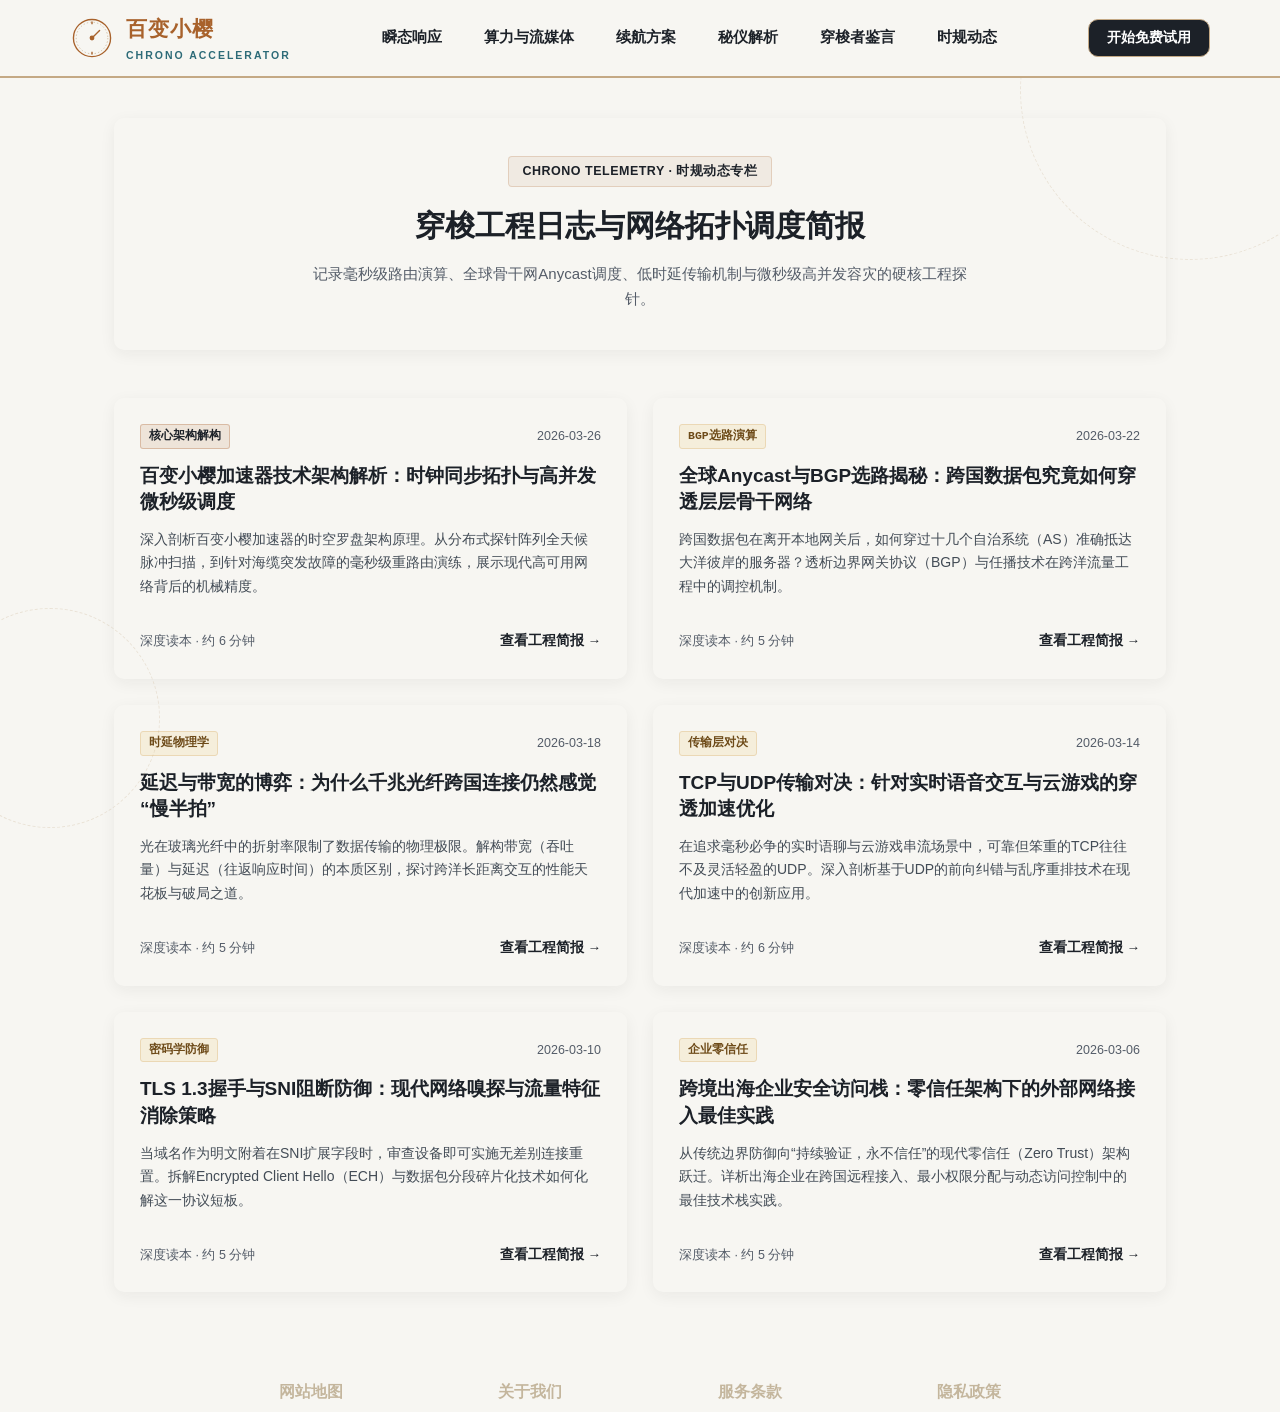
==== dispatch.html @ 0a5eb1ce "feat: initial release of baibianxiaoyin.sbs landing page, SEO articles and sitemaps" ====
<!DOCTYPE html>
<html lang="zh-CN">
<head>
  <meta charset="UTF-8">
  <meta name="viewport" content="width=device-width, initial-scale=1.0">
  <title>时规动态 - 百变小樱加速器穿梭工程与网络拓扑调度简报</title>
  <meta name="description" content="百变小樱加速器时规动态专栏，发布全球BGP Anycast选路调度、跨国传输时延对抗、TCP/UDP协议演化及企业零信任架构深度工程日志。">
  <link rel="stylesheet" href="style.css">
</head>
<body>

  <!-- Rotating Gear Dust Backdrop -->
  <div class="chrono-dust-wrap" aria-hidden="true">
    <div class="c-gear cg1"></div>
    <div class="c-gear cg2"></div>
  </div>

  <!-- Header -->
  <header class="chrono-nav">
    <div class="nav-layout">
      <a href="index.html" class="chrono-logo-anchor" title="百变小樱网络加速器">
        <svg class="chrono-logo-icon" viewBox="0 0 64 64" fill="none">
          <circle cx="32" cy="32" r="27" stroke="#a8622c" stroke-width="2"/>
          <circle cx="32" cy="32" r="23" stroke="#c4a985" stroke-width="1" stroke-dasharray="2 3"/>
          <line x1="32" y1="8" x2="32" y2="12" stroke="#a8622c" stroke-width="2"/>
          <line x1="32" y1="52" x2="32" y2="56" stroke="#a8622c" stroke-width="2"/>
          <line x1="32" y1="32" x2="43" y2="21" stroke="#a8622c" stroke-width="2" stroke-linecap="round"/>
          <circle cx="32" cy="32" r="3.5" fill="#a8622c"/>
        </svg>
        <div class="brand-details">
          <span class="logo-main-text">百变小樱</span>
          <span class="logo-sub-text">CHRONO ACCELERATOR</span>
        </div>
      </a>
      <nav class="chrono-nav-menu">
        <a href="index.html#advantages" class="chrono-nav-item">瞬态响应</a>
        <a href="index.html#streaming" class="chrono-nav-item">算力与流媒体</a>
        <a href="index.html#pricing" class="chrono-nav-item">续航方案</a>
        <a href="index.html#faq" class="chrono-nav-item">秘仪解析</a>
        <a href="index.html#testimonials" class="chrono-nav-item">穿梭者鉴言</a>
        <a href="dispatch.html" class="chrono-nav-item">时规动态</a>
      </nav>
      <a href="https://ww012.twilightaff.com/#/?code=A56DH1Af" target="_blank" rel="nofollow" class="nav-btn-terminal">开始免费试用</a>
    </div>
  </header>

  <main class="dispatch-container">
    <section class="dispatch-header-deck">
      <div class="dispatch-radar-tag">CHRONO TELEMETRY · 时规动态专栏</div>
      <h1>穿梭工程日志与网络拓扑调度简报</h1>
      <p>记录毫秒级路由演算、全球骨干网Anycast调度、低时延传输机制与微秒级高并发容灾的硬核工程探针。</p>
    </section>

    <div class="dispatch-log-grid">
      <!-- Article 1: Brand -->
      <article class="dispatch-card">
        <div class="dispatch-badge-row">
          <span class="dispatch-tech-badge core-badge">核心架构解构</span>
          <span class="dispatch-timestamp">2026-03-26</span>
        </div>
        <h2 class="dispatch-title">
          <a href="sakura-connectivity-benchmark.html">百变小樱加速器技术架构解析：时钟同步拓扑与高并发微秒级调度</a>
        </h2>
        <p class="dispatch-abstract">深入剖析百变小樱加速器的时空罗盘架构原理。从分布式探针阵列全天候脉冲扫描，到针对海缆突发故障的毫秒级重路由演练，展示现代高可用网络背后的机械精度。</p>
        <div class="dispatch-card-foot">
          <span class="dispatch-length">深度读本 · 约 6 分钟</span>
          <a href="sakura-connectivity-benchmark.html" class="dispatch-access-link">查看工程简报 →</a>
        </div>
      </article>

      <!-- Article 2 -->
      <article class="dispatch-card">
        <div class="dispatch-badge-row">
          <span class="dispatch-tech-badge">BGP选路演算</span>
          <span class="dispatch-timestamp">2026-03-22</span>
        </div>
        <h2 class="dispatch-title">
          <a href="global-bgp-anycast-routing.html">全球Anycast与BGP选路揭秘：跨国数据包究竟如何穿透层层骨干网络</a>
        </h2>
        <p class="dispatch-abstract">跨国数据包在离开本地网关后，如何穿过十几个自治系统（AS）准确抵达大洋彼岸的服务器？透析边界网关协议（BGP）与任播技术在跨洋流量工程中的调控机制。</p>
        <div class="dispatch-card-foot">
          <span class="dispatch-length">深度读本 · 约 5 分钟</span>
          <a href="global-bgp-anycast-routing.html" class="dispatch-access-link">查看工程简报 →</a>
        </div>
      </article>

      <!-- Article 3 -->
      <article class="dispatch-card">
        <div class="dispatch-badge-row">
          <span class="dispatch-tech-badge">时延物理学</span>
          <span class="dispatch-timestamp">2026-03-18</span>
        </div>
        <h2 class="dispatch-title">
          <a href="latency-vs-bandwidth-explained.html">延迟与带宽的博弈：为什么千兆光纤跨国连接仍然感觉“慢半拍”</a>
        </h2>
        <p class="dispatch-abstract">光在玻璃光纤中的折射率限制了数据传输的物理极限。解构带宽（吞吐量）与延迟（往返响应时间）的本质区别，探讨跨洋长距离交互的性能天花板与破局之道。</p>
        <div class="dispatch-card-foot">
          <span class="dispatch-length">深度读本 · 约 5 分钟</span>
          <a href="latency-vs-bandwidth-explained.html" class="dispatch-access-link">查看工程简报 →</a>
        </div>
      </article>

      <!-- Article 4 -->
      <article class="dispatch-card">
        <div class="dispatch-badge-row">
          <span class="dispatch-tech-badge">传输层对决</span>
          <span class="dispatch-timestamp">2026-03-14</span>
        </div>
        <h2 class="dispatch-title">
          <a href="tcp-udp-acceleration-comparison.html">TCP与UDP传输对决：针对实时语音交互与云游戏的穿透加速优化</a>
        </h2>
        <p class="dispatch-abstract">在追求毫秒必争的实时语聊与云游戏串流场景中，可靠但笨重的TCP往往不及灵活轻盈的UDP。深入剖析基于UDP的前向纠错与乱序重排技术在现代加速中的创新应用。</p>
        <div class="dispatch-card-foot">
          <span class="dispatch-length">深度读本 · 约 6 分钟</span>
          <a href="tcp-udp-acceleration-comparison.html" class="dispatch-access-link">查看工程简报 →</a>
        </div>
      </article>

      <!-- Article 5 -->
      <article class="dispatch-card">
        <div class="dispatch-badge-row">
          <span class="dispatch-tech-badge">密码学防御</span>
          <span class="dispatch-timestamp">2026-03-10</span>
        </div>
        <h2 class="dispatch-title">
          <a href="tls-sni-fragmentation-guide.html">TLS 1.3握手与SNI阻断防御：现代网络嗅探与流量特征消除策略</a>
        </h2>
        <p class="dispatch-abstract">当域名作为明文附着在SNI扩展字段时，审查设备即可实施无差别连接重置。拆解Encrypted Client Hello（ECH）与数据包分段碎片化技术如何化解这一协议短板。</p>
        <div class="dispatch-card-foot">
          <span class="dispatch-length">深度读本 · 约 5 分钟</span>
          <a href="tls-sni-fragmentation-guide.html" class="dispatch-access-link">查看工程简报 →</a>
        </div>
      </article>

      <!-- Article 6 -->
      <article class="dispatch-card">
        <div class="dispatch-badge-row">
          <span class="dispatch-tech-badge">企业零信任</span>
          <span class="dispatch-timestamp">2026-03-06</span>
        </div>
        <h2 class="dispatch-title">
          <a href="enterprise-remote-security-stack.html">跨境出海企业安全访问栈：零信任架构下的外部网络接入最佳实践</a>
        </h2>
        <p class="dispatch-abstract">从传统边界防御向“持续验证，永不信任”的现代零信任（Zero Trust）架构跃迁。详析出海企业在跨国远程接入、最小权限分配与动态访问控制中的最佳技术栈实践。</p>
        <div class="dispatch-card-foot">
          <span class="dispatch-length">深度读本 · 约 5 分钟</span>
          <a href="enterprise-remote-security-stack.html" class="dispatch-access-link">查看工程简报 →</a>
        </div>
      </article>
    </div>
  </main>

  <!-- Footer -->
  <footer class="dock-footer">
    <div class="dock-content">
      <a href="sitemap.html" class="dock-title-link">网站地图</a>
      <a href="about.html" class="dock-title-link">关于我们</a>
      <a href="terms.html" class="dock-title-link">服务条款</a>
      <a href="privacy.html" class="dock-title-link">隐私政策</a>
    </div>
  </footer>

</body>
</html>
---- style.css ----
/* baibianxiaoyin.sbs - Clockwork Chrono & Celestial Astrolabe Style */
:root {
  --bg-astral: #f7f6f2;
  --bg-deck: #efece4;
  --bg-card-chrono: #ffffff;
  --text-dial: #1c2128;
  --text-sub: #545c68;
  --bronze-primary: #a8622c;
  --bronze-hover: #8c4e1f;
  --brass-gold: #c29547;
  --brass-light: #f5eedb;
  --chrono-cyan: #2d6b78;
  --border-dial: #dcd3c1;
  --border-bronze: #c4a985;
  --shadow-dial: 0 4px 16px rgba(28, 33, 40, 0.06);
  --shadow-elevated: 0 10px 26px rgba(28, 33, 40, 0.09);
  --radius-box: 10px;
}

*, *::before, *::after {
  box-sizing: border-box;
  margin: 0;
  padding: 0;
}

body {
  font-family: -apple-system, BlinkMacSystemFont, "Segoe UI", Roboto, "PingFang SC", "Microsoft YaHei", sans-serif;
  background-color: var(--bg-astral);
  color: var(--text-dial);
  line-height: 1.65;
  font-size: 15px;
  overflow-x: hidden;
}

/* Hyperlinks Base Styling for inline text */
a {
  color: var(--bronze-patina);
  text-decoration: none;
  transition: color 0.2s ease;
}

a:visited {
  color: var(--bronze-patina);
}

/* Button Font Color Visibility Protection against :visited override */
a.nav-btn-terminal,
a.nav-btn-terminal:visited,
a.btn-chrono-prime,
a.btn-chrono-prime:visited,
a.btn-flagship-cell,
a.btn-flagship-cell:visited {
  color: #ffffff !important;
}

a.btn-chrono-gauge,
a.btn-chrono-gauge:visited {
  color: var(--text-dial) !important;
}

a.btn-sub-cell,
a.btn-sub-cell:visited {
  color: var(--bronze-primary) !important;
}

a.nav-btn-terminal:hover,
a.btn-chrono-prime:hover,
a.btn-flagship-cell:hover {
  color: #ffffff !important;
}

a:hover {
  color: #78441d;
  text-decoration: underline;
}

/* Subtle Chrono Cog Rotating Backdrop */
.chrono-dust-wrap {
  position: fixed;
  top: 0;
  left: 0;
  width: 100%;
  height: 100%;
  pointer-events: none;
  z-index: 1;
  overflow: hidden;
}

.c-gear {
  position: absolute;
  border: 1px dashed var(--border-bronze);
  border-radius: 50%;
  opacity: 0.25;
  animation: slowTurn 60s linear infinite;
}

.cg1 { width: 340px; height: 340px; top: -80px; right: -80px; }
.cg2 { width: 220px; height: 220px; bottom: 8%; left: -60px; animation-direction: reverse; }

@keyframes slowTurn {
  from { transform: rotate(0deg); }
  to { transform: rotate(360deg); }
}

html {
  scroll-behavior: smooth;
  scroll-padding-top: 85px;
}

/* Navigation Header */
.chrono-nav {
  position: sticky;
  top: 0;
  background: rgba(247, 246, 242, 0.96);
  backdrop-filter: blur(8px);
  border-bottom: 2px solid var(--border-bronze);
  z-index: 1000;
  padding: 12px 24px;
}

.nav-layout {
  max-width: 1140px;
  margin: 0 auto;
  display: flex;
  align-items: center;
  justify-content: space-between;
  gap: 20px;
}

.chrono-nav-menu {
  display: flex;
  align-items: center;
  gap: 18px;
}

.chrono-nav-item {
  color: var(--text-dial);
  text-decoration: none;
  font-size: 14.5px;
  font-weight: 700;
  padding: 6px 12px;
  border-radius: var(--radius-box);
  transition: all 0.2s ease;
}

.chrono-nav-item:hover {
  color: var(--bronze-primary);
  background: var(--brass-light);
}

.chrono-logo-anchor {
  display: flex;
  align-items: center;
  gap: 12px;
  text-decoration: none;
  color: var(--text-dial);
  flex-shrink: 0;
}

.chrono-logo-icon {
  width: 44px;
  height: 44px;
  flex-shrink: 0;
}

.brand-details {
  display: flex;
  flex-direction: column;
}

.logo-main-text {
  font-size: 21px;
  font-weight: 800;
  letter-spacing: 1px;
  color: var(--bronze-primary);
}

.logo-sub-text {
  font-size: 10.5px;
  color: var(--chrono-cyan);
  font-weight: 600;
  letter-spacing: 2px;
}

.nav-btn-terminal {
  display: inline-flex;
  align-items: center;
  padding: 7px 18px;
  background: var(--text-dial);
  color: #ffffff;
  border-radius: var(--radius-box);
  font-size: 13.5px;
  font-weight: 600;
  text-decoration: none;
  border: 1px solid var(--border-bronze);
  transition: all 0.2s ease;
}

.nav-btn-terminal:hover {
  background: var(--bronze-primary);
  border-color: var(--bronze-primary);
}

/* Hero Section */
.astrolabe-hero {
  position: relative;
  z-index: 2;
  max-width: 1140px;
  margin: 0 auto;
  padding: 52px 24px 60px;
  display: grid;
  grid-template-columns: 1.15fr 0.85fr;
  align-items: center;
  gap: 40px;
}

.hero-chrono-text {
  display: flex;
  flex-direction: column;
  gap: 18px;
}

.status-capsule {
  display: inline-flex;
  align-items: center;
  gap: 8px;
  width: fit-content;
  background: var(--brass-light);
  border: 1px solid var(--border-bronze);
  color: var(--bronze-primary);
  padding: 5px 14px;
  font-size: 12.5px;
  font-weight: 700;
  border-radius: 4px;
}

.status-dot-dial {
  width: 7px;
  height: 7px;
  background: var(--bronze-primary);
  border-radius: 50%;
}

.hero-chrono-heading {
  font-size: 40px;
  font-weight: 900;
  line-height: 1.25;
  color: var(--text-dial);
}

.hero-chrono-heading span {
  color: var(--bronze-primary);
  border-bottom: 2px solid var(--brass-gold);
}

.hero-chrono-paragraph {
  font-size: 16px;
  color: var(--text-sub);
  line-height: 1.7;
}

.chrono-action-bar {
  display: flex;
  flex-wrap: wrap;
  align-items: center;
  gap: 16px;
  margin-top: 10px;
}

.btn-chrono-prime {
  display: inline-flex;
  align-items: center;
  justify-content: center;
  min-height: 48px;
  padding: 12px 28px;
  background: var(--bronze-primary);
  color: #ffffff;
  font-size: 15.5px;
  font-weight: 700;
  border-radius: var(--radius-box);
  text-decoration: none;
  box-shadow: 0 4px 14px rgba(168, 98, 44, 0.28);
  border: 1px solid #7c441a;
  transition: all 0.2s ease;
}

.btn-chrono-prime:hover {
  background: var(--bronze-hover);
  transform: translateY(-2px);
}

.btn-chrono-gauge {
  display: inline-flex;
  align-items: center;
  justify-content: center;
  min-height: 48px;
  padding: 12px 24px;
  background: #ffffff;
  color: var(--text-dial);
  border: 1.5px solid var(--border-bronze);
  font-size: 15px;
  font-weight: 700;
  border-radius: var(--radius-box);
  text-decoration: none;
  transition: all 0.2s ease;
}

.btn-chrono-gauge:hover {
  background: var(--brass-light);
  border-color: var(--bronze-primary);
  color: var(--bronze-primary);
  transform: translateY(-2px);
}

.hero-chrono-display {
  display: flex;
  justify-content: center;
  align-items: center;
}

.chrono-stage-frame {
  position: relative;
  max-width: 440px;
  width: 100%;
  border-radius: var(--radius-box);
  padding: 8px;
  background: linear-gradient(135deg, rgba(255,255,255,0.9), rgba(239,236,228,0.95));
  border: 2px solid var(--border-bronze);
  box-shadow: 0 14px 32px rgba(28, 33, 40, 0.12), 0 0 16px rgba(168, 98, 44, 0.2);
}

.chrono-stage-img {
  width: 100%;
  height: auto;
  border-radius: calc(var(--radius-box) - 3px);
  display: block;
  object-fit: cover;
}

/* Section Common Styling */
.chrono-section {
  position: relative;
  z-index: 2;
  max-width: 1140px;
  margin: 0 auto;
  padding: 54px 24px;
}

.section-dial-header {
  text-align: center;
  max-width: 700px;
  margin: 0 auto 42px;
}

.dial-tag {
  display: inline-block;
  font-size: 11.5px;
  font-weight: 700;
  letter-spacing: 2px;
  color: var(--chrono-cyan);
  text-transform: uppercase;
  margin-bottom: 6px;
}

.dial-title {
  font-size: 30px;
  font-weight: 900;
  color: var(--text-dial);
  margin-bottom: 10px;
}

.dial-desc {
  font-size: 14.5px;
  color: var(--text-sub);
}

/* Advantage Matrix (Random 4) */
.chrono-matrix {
  display: grid;
  grid-template-columns: repeat(4, 1fr);
  gap: 20px;
}

.matrix-card {
  background: var(--bg-card-chrono);
  border: 1px solid var(--border-dial);
  border-radius: var(--radius-box);
  padding: 24px 20px;
  box-shadow: var(--shadow-dial);
  position: relative;
  transition: transform 0.2s ease, border-color 0.2s ease;
  display: flex;
  flex-direction: column;
}

.matrix-card::after {
  content: "";
  position: absolute;
  top: 6px;
  right: 6px;
  width: 5px;
  height: 5px;
  background: var(--brass-gold);
  border-radius: 50%;
}

.matrix-card:hover {
  transform: translateY(-4px);
  border-color: var(--bronze-primary);
  box-shadow: var(--shadow-elevated);
}

.chrono-icon-badge {
  width: 48px;
  height: 48px;
  background: var(--brass-light);
  border: 1px solid var(--border-bronze);
  border-radius: var(--radius-box);
  display: flex;
  align-items: center;
  justify-content: center;
  margin-bottom: 16px;
}

.chrono-icon-badge svg {
  width: 24px;
  height: 24px;
}

.matrix-card h3 {
  font-size: 17px;
  font-weight: 800;
  color: var(--text-dial);
  margin-bottom: 8px;
}

.matrix-card p {
  font-size: 13.5px;
  color: var(--text-sub);
  line-height: 1.6;
}

/* Streaming & AI Matrix (Random 4) */
.streaming-chrono-deck {
  background: var(--bg-deck);
  border-radius: var(--radius-box);
  border: 1px solid var(--border-dial);
  padding: 46px 28px;
}

.stream-matrix {
  display: grid;
  grid-template-columns: repeat(4, 1fr);
  gap: 20px;
}

.stream-node-card {
  background: #ffffff;
  border: 1px solid var(--border-dial);
  border-radius: var(--radius-box);
  padding: 22px 18px;
  display: flex;
  flex-direction: column;
}

.stream-node-card:hover {
  border-color: var(--bronze-primary);
}

.node-chip {
  align-self: flex-start;
  font-size: 11px;
  font-weight: 700;
  color: var(--chrono-cyan);
  background: #e2f0f2;
  padding: 3px 10px;
  border-radius: 3px;
  margin-bottom: 12px;
}

.stream-node-card h3 {
  font-size: 16.5px;
  font-weight: 800;
  margin-bottom: 8px;
}

.stream-node-card p {
  font-size: 13.5px;
  color: var(--text-sub);
  line-height: 1.6;
}

/* Pricing Grid (3 Tiers) */
.chronometer-grid {
  display: grid;
  grid-template-columns: repeat(3, 1fr);
  gap: 24px;
  align-items: stretch;
}

.chrono-plan-cell {
  background: #ffffff;
  border: 1px solid var(--border-dial);
  border-radius: var(--radius-box);
  padding: 32px 24px;
  display: flex;
  flex-direction: column;
  position: relative;
  box-shadow: var(--shadow-dial);
}

.chrono-plan-cell.chronos-flagship {
  border: 2px solid var(--bronze-primary);
  box-shadow: var(--shadow-elevated);
  transform: scale(1.02);
}

.flagship-label {
  position: absolute;
  top: -12px;
  left: 50%;
  transform: translateX(-50%);
  background: var(--bronze-primary);
  color: #ffffff;
  font-size: 11.5px;
  font-weight: 800;
  padding: 3px 14px;
  border-radius: 3px;
  letter-spacing: 0.5px;
}

.plan-title-chrono {
  font-size: 19px;
  font-weight: 800;
  margin-bottom: 6px;
}

.plan-price-chrono {
  font-size: 34px;
  font-weight: 900;
  color: var(--bronze-primary);
  margin-bottom: 4px;
}

.plan-price-chrono sub {
  font-size: 13px;
  color: var(--text-sub);
  font-weight: 500;
}

.plan-desc-chrono {
  font-size: 13px;
  color: var(--text-sub);
  margin-bottom: 20px;
  padding-bottom: 16px;
  border-bottom: 1px dashed var(--border-dial);
}

.spec-list {
  list-style: none;
  margin-bottom: 26px;
  flex-grow: 1;
}

.spec-list li {
  font-size: 13.5px;
  color: var(--text-dial);
  margin-bottom: 9px;
  display: flex;
  align-items: center;
  gap: 8px;
}

.gear-bullet {
  width: 5px;
  height: 5px;
  background: var(--brass-gold);
  border-radius: 1px;
  flex-shrink: 0;
}

.chrono-btn {
  display: flex;
  align-items: center;
  justify-content: center;
  min-height: 46px;
  width: 100%;
  border-radius: var(--radius-box);
  font-size: 14.5px;
  font-weight: 700;
  text-decoration: none;
  transition: all 0.2s ease;
}

.btn-sub-cell {
  background: var(--brass-light);
  color: var(--bronze-primary);
  border: 1px solid var(--border-bronze);
}

.btn-sub-cell:hover {
  background: #ede3cb;
}

.btn-flagship-cell {
  background: var(--bronze-primary);
  color: #ffffff;
}

.btn-flagship-cell:hover {
  background: var(--bronze-hover);
}

/* FAQ (Random 3) */
.chrono-faq-list {
  display: grid;
  grid-template-columns: repeat(3, 1fr);
  gap: 20px;
}

.chrono-faq-item {
  background: #ffffff;
  border: 1px solid var(--border-dial);
  border-radius: var(--radius-box);
  padding: 22px 18px;
}

.chrono-faq-item h3 {
  font-size: 16px;
  font-weight: 800;
  color: var(--text-dial);
  margin-bottom: 8px;
}

.chrono-faq-item p {
  font-size: 13.5px;
  color: var(--text-sub);
  line-height: 1.6;
}

/* Testimonials (Random 3) */
.traveller-grid {
  display: grid;
  grid-template-columns: repeat(3, 1fr);
  gap: 20px;
}

.traveller-card {
  background: #ffffff;
  border: 1px solid var(--border-dial);
  border-radius: var(--radius-box);
  padding: 22px 20px;
  display: flex;
  flex-direction: column;
}

.traveller-quote {
  font-size: 13.5px;
  color: var(--text-dial);
  line-height: 1.7;
  font-style: italic;
  margin-bottom: 14px;
  flex-grow: 1;
}

.traveller-foot {
  display: flex;
  align-items: center;
  gap: 10px;
  border-top: 1px solid #f0ede5;
  padding-top: 10px;
}

.traveller-badge {
  width: 32px;
  height: 32px;
  background: var(--brass-light);
  border: 1px solid var(--border-bronze);
  border-radius: 4px;
  display: flex;
  align-items: center;
  justify-content: center;
  font-weight: 800;
  font-size: 13px;
  color: var(--bronze-primary);
}

.traveller-meta h4 {
  font-size: 13.5px;
  font-weight: 800;
}

.traveller-meta p {
  font-size: 11.5px;
  color: var(--text-sub);
}

/* Footer - Strictly ONLY 4 titles */
.chrono-dock {
  background: #171b21;
  color: #dcd3c1;
  border-top: 2px solid var(--brass-gold);
  padding: 40px 24px 34px;
  margin-top: 50px;
}

.dock-content {
  max-width: 860px;
  margin: 0 auto;
  display: flex;
  justify-content: space-around;
  align-items: center;
  flex-wrap: wrap;
  gap: 18px;
  text-align: center;
}

.dock-title-link {
  color: #c4b69d;
  text-decoration: none;
  font-size: 15.5px;
  font-weight: 700;
  padding: 7px 16px;
  border-radius: 4px;
  transition: all 0.2s ease;
}

.dock-title-link:hover {
  color: #ffffff;
  background: rgba(194, 149, 71, 0.25);
}

/* Subpages General Container */
.chrono-subpage-wrap {
  max-width: 860px;
  margin: 40px auto 60px;
  padding: 0 24px;
}

.chrono-doc-panel {
  background: #ffffff;
  border: 1px solid var(--border-dial);
  border-radius: var(--radius-box);
  padding: 40px 36px;
  box-shadow: var(--shadow-dial);
}

.chrono-doc-title {
  font-size: 28px;
  font-weight: 900;
  color: var(--bronze-primary);
  margin-bottom: 10px;
  padding-bottom: 12px;
  border-bottom: 2px solid var(--brass-light);
}

.chrono-doc-meta {
  font-size: 12.5px;
  color: var(--text-sub);
  margin-bottom: 22px;
}

.chrono-doc-body h2 {
  font-size: 19px;
  font-weight: 800;
  color: var(--text-dial);
  margin: 26px 0 12px;
}

.chrono-doc-body p {
  font-size: 14.5px;
  color: #3b434e;
  line-height: 1.8;
  margin-bottom: 14px;
}

.chrono-doc-body ul {
  margin: 10px 0 18px 22px;
}

.chrono-doc-body li {
  font-size: 14px;
  color: #3b434e;
  margin-bottom: 7px;
  line-height: 1.6;
}

.dock-home-wrap {
  margin-top: 34px;
  padding-top: 18px;
  border-top: 1px dashed var(--border-dial);
}

.dock-home-link {
  color: var(--bronze-primary);
  font-weight: 700;
  text-decoration: none;
}

.dock-home-link:hover {
  text-decoration: underline;
}

/* Responsive Media Queries */
@media (max-width: 992px) {
  .astrolabe-hero {
    grid-template-columns: 1fr;
    text-align: center;
  }
  .hero-chrono-text {
    align-items: center;
  }
  .chrono-action-bar {
    justify-content: center;
  }
  .chrono-matrix, .stream-matrix, .chrono-faq-list {
    grid-template-columns: repeat(2, 1fr);
  }
  .chronometer-grid {
    grid-template-columns: 1fr;
  }
  .chrono-plan-cell.chronos-flagship {
    transform: none;
  }
}

@media (max-width: 768px) {
  .nav-layout {
    flex-direction: column;
    gap: 10px;
    align-items: stretch;
  }
  .chrono-nav-menu {
    display: flex;
    justify-content: flex-start;
    overflow-x: auto;
    white-space: nowrap;
    padding: 6px 0;
    gap: 8px;
    -webkit-overflow-scrolling: touch;
    scrollbar-width: none;
  }
  .chrono-nav-menu::-webkit-scrollbar {
    display: none;
  }
  .chrono-nav-item {
    font-size: 13.5px;
    padding: 6px 10px;
    flex-shrink: 0;
  }
  .nav-btn-terminal {
    width: 100%;
    text-align: center;
    justify-content: center;
  }
  .hero-chrono-heading {
    font-size: 27px;
  }
  .hero-chrono-paragraph {
    font-size: 14.5px;
  }
  .chrono-action-bar {
    flex-direction: column;
    width: 100%;
  }
  .btn-chrono-prime, .btn-chrono-gauge {
    width: 100%;
    min-height: 48px;
  }
  .chrono-matrix, .stream-matrix, .chrono-faq-list, .traveller-grid {
    grid-template-columns: 1fr;
  }
  .streaming-chrono-deck {
    padding: 24px 16px;
  }
  .chrono-doc-panel {
    padding: 24px 18px;
  }
  .dock-content {
    flex-direction: column;
    gap: 12px;
  }
  .dock-title-link {
    width: 100%;
    text-align: center;
  }
}

/* ===================================================
   时规动态 Hub & 穿梭工程排版体系 (baibianxiaoyin.sbs)
   =================================================== */
.dispatch-container {
  max-width: 1100px;
  margin: 40px auto 80px;
  padding: 0 24px;
}

.dispatch-header-deck {
  text-align: center;
  margin-bottom: 48px;
  padding: 38px 24px;
  background: var(--bg-card);
  border: 1px solid var(--border-chrono);
  border-radius: var(--radius-box);
  box-shadow: var(--shadow-dial);
}

.dispatch-radar-tag {
  display: inline-flex;
  align-items: center;
  gap: 8px;
  padding: 4px 14px;
  font-size: 12.5px;
  font-family: -apple-system, BlinkMacSystemFont, "Segoe UI", sans-serif;
  font-weight: 700;
  color: var(--bronze-patina);
  background: rgba(168, 98, 44, 0.08);
  border: 1px solid rgba(168, 98, 44, 0.2);
  border-radius: 4px;
  margin-bottom: 14px;
  letter-spacing: 0.5px;
}

.dispatch-header-deck h1 {
  font-size: 30px;
  font-weight: 700;
  color: var(--text-dial);
  margin-bottom: 12px;
}

.dispatch-header-deck p {
  font-size: 15px;
  color: var(--text-sub);
  max-width: 660px;
  margin: 0 auto;
}

.dispatch-log-grid {
  display: grid;
  grid-template-columns: repeat(2, 1fr);
  gap: 26px;
}

.dispatch-card {
  background: var(--bg-card);
  border: 1px solid var(--border-chrono);
  border-radius: var(--radius-box);
  padding: 26px;
  box-shadow: var(--shadow-dial);
  display: flex;
  flex-direction: column;
  transition: transform 0.2s ease, border-color 0.2s ease;
}

.dispatch-card:hover {
  transform: translateY(-3px);
  border-color: var(--bronze-patina);
  box-shadow: var(--shadow-elevated);
}

.dispatch-badge-row {
  display: flex;
  justify-content: space-between;
  align-items: center;
  margin-bottom: 14px;
}

.dispatch-tech-badge {
  font-size: 11.5px;
  font-family: "Consolas", "Courier New", monospace;
  font-weight: 700;
  padding: 2px 8px;
  background: var(--brass-light);
  color: #6d4a18;
  border-radius: 3px;
  border: 1px solid #ebd8b5;
}

.dispatch-tech-badge.core-badge {
  background: rgba(168, 98, 44, 0.12);
  color: var(--bronze-patina);
  border-color: rgba(168, 98, 44, 0.3);
}

.dispatch-timestamp {
  font-size: 12.5px;
  color: var(--text-sub);
}

.dispatch-title {
  font-size: 19px;
  font-weight: 700;
  line-height: 1.4;
  margin-bottom: 12px;
}

.dispatch-title a {
  color: var(--text-dial);
  text-decoration: none;
}

.dispatch-title a:visited {
  color: var(--text-dial);
}

.dispatch-title a:hover {
  color: var(--bronze-patina);
}

.dispatch-abstract {
  font-size: 14px;
  color: #434c56;
  line-height: 1.68;
  margin-bottom: 18px;
  flex-grow: 1;
}

.dispatch-card-foot {
  display: flex;
  justify-content: space-between;
  align-items: center;
  padding-top: 14px;
  border-top: 1px dashed var(--border-chrono);
  margin-top: auto;
}

.dispatch-length {
  font-size: 12.5px;
  color: var(--text-sub);
}

.dispatch-access-link {
  font-size: 13.5px;
  font-weight: 700;
  color: var(--bronze-patina);
}

.dispatch-access-link:visited {
  color: var(--bronze-patina);
}

/* Article Chrono Inspector Reader */
.chrono-reader-container {
  max-width: 860px;
  margin: 36px auto 72px;
  padding: 0 20px;
}

.chrono-reader-card {
  background: var(--bg-card);
  border: 1px solid var(--border-chrono);
  border-radius: var(--radius-box);
  padding: 42px 38px;
  box-shadow: var(--shadow-elevated);
}

.chrono-path {
  display: flex;
  align-items: center;
  gap: 8px;
  font-size: 13px;
  color: var(--text-sub);
  margin-bottom: 22px;
}

.chrono-path a {
  color: var(--text-sub);
}

.chrono-path a:visited {
  color: var(--text-sub);
}

.chrono-path a:hover {
  color: var(--bronze-patina);
}

.chrono-article-title {
  font-size: 28px;
  font-weight: 700;
  line-height: 1.35;
  color: var(--text-dial);
  margin-bottom: 16px;
}

.chrono-meta-status {
  display: flex;
  align-items: center;
  gap: 16px;
  font-size: 13px;
  color: var(--text-sub);
  padding-bottom: 22px;
  margin-bottom: 30px;
  border-bottom: 1px solid var(--border-chrono);
  flex-wrap: wrap;
}

.chrono-meta-status .log-author {
  font-weight: 700;
  color: var(--bronze-patina);
}

.chrono-content-body {
  font-size: 15.5px;
  line-height: 1.85;
  color: #2b333c;
}

.chrono-content-body h2 {
  font-size: 21px;
  font-weight: 700;
  color: var(--text-dial);
  margin: 36px 0 16px;
  padding-bottom: 8px;
  border-bottom: 2px solid var(--brass-light);
}

.chrono-content-body h3 {
  font-size: 17.5px;
  font-weight: 700;
  color: #3e4854;
  margin: 24px 0 12px;
}

.chrono-content-body p {
  margin-bottom: 18px;
}

.chrono-content-body ul, .chrono-content-body ol {
  margin: 14px 0 22px 26px;
}

.chrono-content-body li {
  margin-bottom: 8px;
  line-height: 1.7;
}

.chrono-content-body blockquote {
  background: var(--bg-astral);
  border-left: 4px solid var(--bronze-patina);
  padding: 16px 20px;
  margin: 24px 0;
  color: #495462;
}

.chrono-content-body .telemetry-card {
  background: #fbf8f4;
  border: 1px solid #dfc7a8;
  border-radius: 6px;
  padding: 18px 22px;
  margin: 26px 0;
}

.chrono-content-body .telemetry-card h4 {
  font-size: 15.5px;
  font-weight: 700;
  color: #7a4f21;
  margin-bottom: 8px;
}

/* Article Chrono Content Body 显色字体超链接 */
.chrono-content-body a,
.chrono-content-body a:visited {
  color: #d96514 !important;
  font-weight: 700 !important;
  text-decoration: underline !important;
  text-decoration-color: #d96514 !important;
  text-underline-offset: 4px !important;
  text-decoration-thickness: 2px !important;
  padding: 1px 5px !important;
  border-radius: 4px !important;
  background: rgba(217, 101, 20, 0.09) !important;
  transition: all 0.2s ease !important;
}

.chrono-content-body a:hover {
  color: #a34608 !important;
  text-decoration-color: #a34608 !important;
  background: rgba(217, 101, 20, 0.18) !important;
}

.chrono-author-badge {
  margin-top: 42px;
  padding-top: 24px;
  border-top: 1px dashed var(--border-chrono);
  display: flex;
  align-items: center;
  gap: 16px;
}

.chrono-avatar-stamp {
  width: 46px;
  height: 46px;
  border-radius: 6px;
  background: var(--bronze-patina);
  color: #fff;
  display: flex;
  align-items: center;
  justify-content: center;
  font-size: 16px;
  font-weight: 700;
  flex-shrink: 0;
}

.chrono-meta-text h4 {
  font-size: 15px;
  font-weight: 700;
  color: var(--text-dial);
  margin-bottom: 3px;
}

.chrono-meta-text p {
  font-size: 12.5px;
  color: var(--text-sub);
  line-height: 1.5;
}

.chrono-tail-action {
  margin-top: 34px;
  display: flex;
  justify-content: space-between;
  align-items: center;
}

@media (max-width: 768px) {
  .dispatch-log-grid {
    grid-template-columns: 1fr;
  }
  .chrono-reader-card {
    padding: 26px 18px;
  }
  .chrono-article-title {
    font-size: 23px;
  }
}
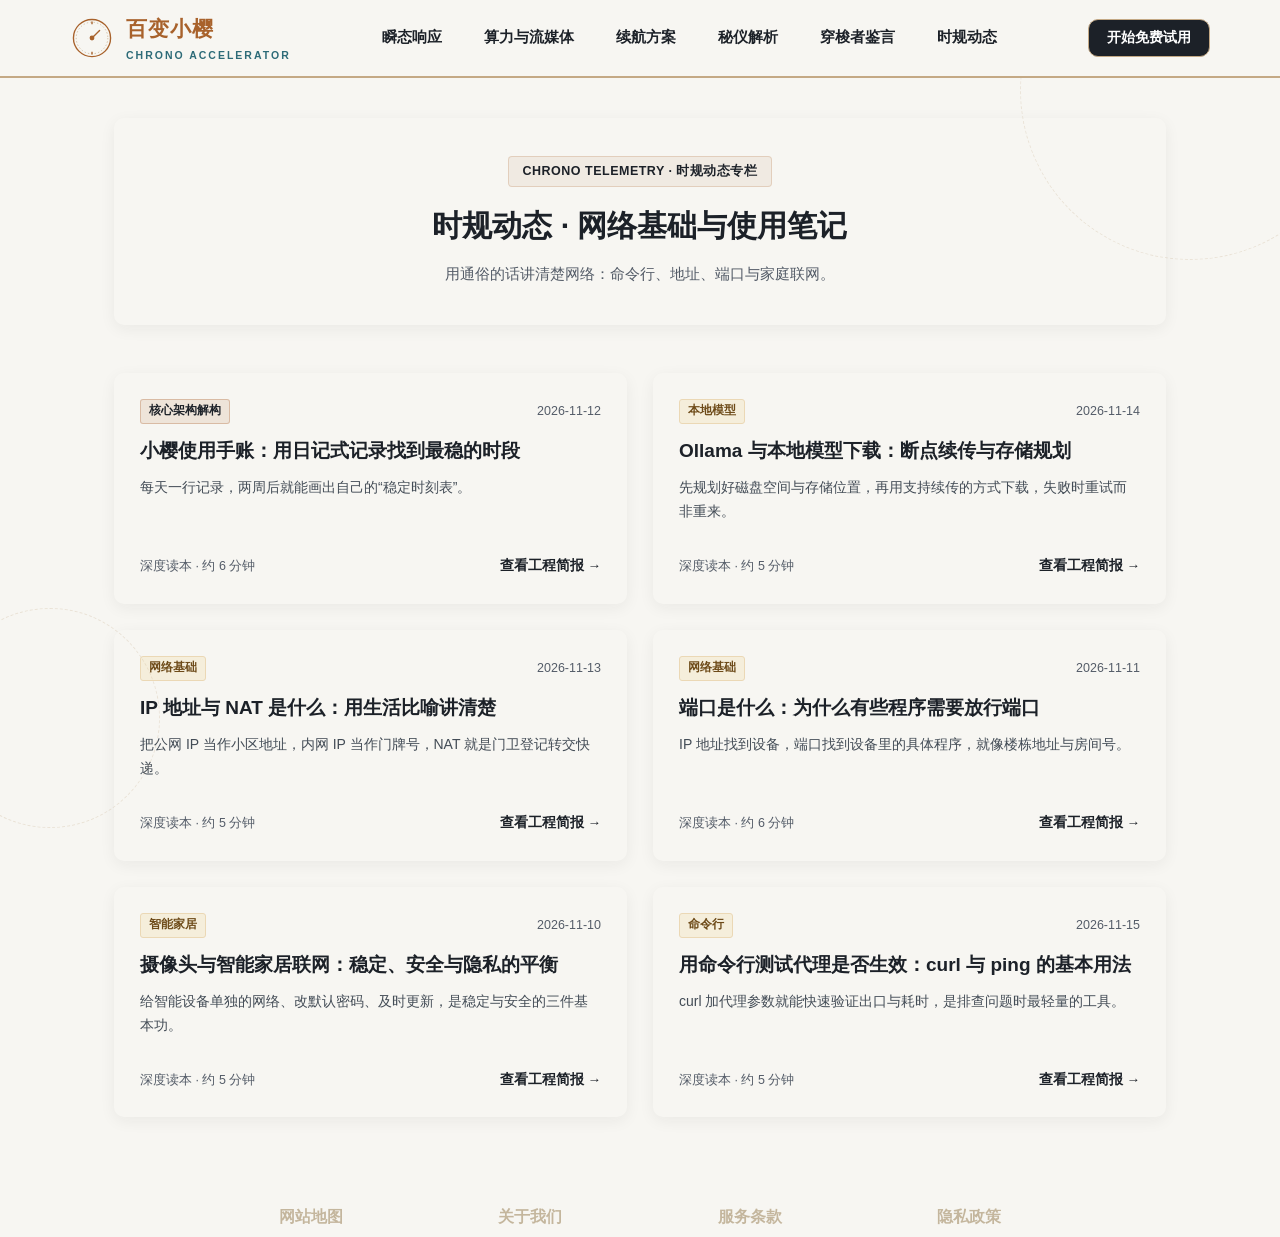
==== commit c4024817: "Update blog hyperlinks to dajichang.mom" ====
--- a/dispatch.html
+++ b/dispatch.html
@@ -3,8 +3,8 @@
 <head>
   <meta charset="UTF-8">
   <meta name="viewport" content="width=device-width, initial-scale=1.0">
-  <title>时规动态 - 百变小樱加速器穿梭工程与网络拓扑调度简报</title>
-  <meta name="description" content="百变小樱加速器时规动态专栏，发布全球BGP Anycast选路调度、跨国传输时延对抗、TCP/UDP协议演化及企业零信任架构深度工程日志。">
+  <title>时规动态：命令行、网络基础与智能家居指南 - 百变小樱</title>
+  <meta name="description" content="百变小樱时规动态：curl 测试代理、本地模型下载、IP 与 NAT、使用手账、端口概念与智能家居联网。">
   <link rel="stylesheet" href="style.css">
 </head>
 <body>
@@ -47,8 +47,8 @@
   <main class="dispatch-container">
     <section class="dispatch-header-deck">
       <div class="dispatch-radar-tag">CHRONO TELEMETRY · 时规动态专栏</div>
-      <h1>穿梭工程日志与网络拓扑调度简报</h1>
-      <p>记录毫秒级路由演算、全球骨干网Anycast调度、低时延传输机制与微秒级高并发容灾的硬核工程探针。</p>
+      <h1>时规动态 · 网络基础与使用笔记</h1>
+      <p>用通俗的话讲清楚网络：命令行、地址、端口与家庭联网。</p>
     </section>
 
     <div class="dispatch-log-grid">
@@ -56,12 +56,12 @@
       <article class="dispatch-card">
         <div class="dispatch-badge-row">
           <span class="dispatch-tech-badge core-badge">核心架构解构</span>
-          <span class="dispatch-timestamp">2026-03-26</span>
+          <span class="dispatch-timestamp">2026-11-12</span>
         </div>
         <h2 class="dispatch-title">
-          <a href="sakura-connectivity-benchmark.html">百变小樱加速器技术架构解析：时钟同步拓扑与高并发微秒级调度</a>
+          <a href="sakura-connectivity-benchmark.html">小樱使用手账：用日记式记录找到最稳的时段</a>
         </h2>
-        <p class="dispatch-abstract">深入剖析百变小樱加速器的时空罗盘架构原理。从分布式探针阵列全天候脉冲扫描，到针对海缆突发故障的毫秒级重路由演练，展示现代高可用网络背后的机械精度。</p>
+        <p class="dispatch-abstract">每天一行记录，两周后就能画出自己的“稳定时刻表”。</p>
         <div class="dispatch-card-foot">
           <span class="dispatch-length">深度读本 · 约 6 分钟</span>
           <a href="sakura-connectivity-benchmark.html" class="dispatch-access-link">查看工程简报 →</a>
@@ -71,13 +71,13 @@
       <!-- Article 2 -->
       <article class="dispatch-card">
         <div class="dispatch-badge-row">
-          <span class="dispatch-tech-badge">BGP选路演算</span>
-          <span class="dispatch-timestamp">2026-03-22</span>
+          <span class="dispatch-tech-badge">本地模型</span>
+          <span class="dispatch-timestamp">2026-11-14</span>
         </div>
         <h2 class="dispatch-title">
-          <a href="global-bgp-anycast-routing.html">全球Anycast与BGP选路揭秘：跨国数据包究竟如何穿透层层骨干网络</a>
+          <a href="global-bgp-anycast-routing.html">Ollama 与本地模型下载：断点续传与存储规划</a>
         </h2>
-        <p class="dispatch-abstract">跨国数据包在离开本地网关后，如何穿过十几个自治系统（AS）准确抵达大洋彼岸的服务器？透析边界网关协议（BGP）与任播技术在跨洋流量工程中的调控机制。</p>
+        <p class="dispatch-abstract">先规划好磁盘空间与存储位置，再用支持续传的方式下载，失败时重试而非重来。</p>
         <div class="dispatch-card-foot">
           <span class="dispatch-length">深度读本 · 约 5 分钟</span>
           <a href="global-bgp-anycast-routing.html" class="dispatch-access-link">查看工程简报 →</a>
@@ -87,13 +87,13 @@
       <!-- Article 3 -->
       <article class="dispatch-card">
         <div class="dispatch-badge-row">
-          <span class="dispatch-tech-badge">时延物理学</span>
-          <span class="dispatch-timestamp">2026-03-18</span>
+          <span class="dispatch-tech-badge">网络基础</span>
+          <span class="dispatch-timestamp">2026-11-13</span>
         </div>
         <h2 class="dispatch-title">
-          <a href="latency-vs-bandwidth-explained.html">延迟与带宽的博弈：为什么千兆光纤跨国连接仍然感觉“慢半拍”</a>
+          <a href="latency-vs-bandwidth-explained.html">IP 地址与 NAT 是什么：用生活比喻讲清楚</a>
         </h2>
-        <p class="dispatch-abstract">光在玻璃光纤中的折射率限制了数据传输的物理极限。解构带宽（吞吐量）与延迟（往返响应时间）的本质区别，探讨跨洋长距离交互的性能天花板与破局之道。</p>
+        <p class="dispatch-abstract">把公网 IP 当作小区地址，内网 IP 当作门牌号，NAT 就是门卫登记转交快递。</p>
         <div class="dispatch-card-foot">
           <span class="dispatch-length">深度读本 · 约 5 分钟</span>
           <a href="latency-vs-bandwidth-explained.html" class="dispatch-access-link">查看工程简报 →</a>
@@ -103,13 +103,13 @@
       <!-- Article 4 -->
       <article class="dispatch-card">
         <div class="dispatch-badge-row">
-          <span class="dispatch-tech-badge">传输层对决</span>
-          <span class="dispatch-timestamp">2026-03-14</span>
+          <span class="dispatch-tech-badge">网络基础</span>
+          <span class="dispatch-timestamp">2026-11-11</span>
         </div>
         <h2 class="dispatch-title">
-          <a href="tcp-udp-acceleration-comparison.html">TCP与UDP传输对决：针对实时语音交互与云游戏的穿透加速优化</a>
+          <a href="tcp-udp-acceleration-comparison.html">端口是什么：为什么有些程序需要放行端口</a>
         </h2>
-        <p class="dispatch-abstract">在追求毫秒必争的实时语聊与云游戏串流场景中，可靠但笨重的TCP往往不及灵活轻盈的UDP。深入剖析基于UDP的前向纠错与乱序重排技术在现代加速中的创新应用。</p>
+        <p class="dispatch-abstract">IP 地址找到设备，端口找到设备里的具体程序，就像楼栋地址与房间号。</p>
         <div class="dispatch-card-foot">
           <span class="dispatch-length">深度读本 · 约 6 分钟</span>
           <a href="tcp-udp-acceleration-comparison.html" class="dispatch-access-link">查看工程简报 →</a>
@@ -119,13 +119,13 @@
       <!-- Article 5 -->
       <article class="dispatch-card">
         <div class="dispatch-badge-row">
-          <span class="dispatch-tech-badge">密码学防御</span>
-          <span class="dispatch-timestamp">2026-03-10</span>
+          <span class="dispatch-tech-badge">智能家居</span>
+          <span class="dispatch-timestamp">2026-11-10</span>
         </div>
         <h2 class="dispatch-title">
-          <a href="tls-sni-fragmentation-guide.html">TLS 1.3握手与SNI阻断防御：现代网络嗅探与流量特征消除策略</a>
+          <a href="tls-sni-fragmentation-guide.html">摄像头与智能家居联网：稳定、安全与隐私的平衡</a>
         </h2>
-        <p class="dispatch-abstract">当域名作为明文附着在SNI扩展字段时，审查设备即可实施无差别连接重置。拆解Encrypted Client Hello（ECH）与数据包分段碎片化技术如何化解这一协议短板。</p>
+        <p class="dispatch-abstract">给智能设备单独的网络、改默认密码、及时更新，是稳定与安全的三件基本功。</p>
         <div class="dispatch-card-foot">
           <span class="dispatch-length">深度读本 · 约 5 分钟</span>
           <a href="tls-sni-fragmentation-guide.html" class="dispatch-access-link">查看工程简报 →</a>
@@ -135,13 +135,13 @@
       <!-- Article 6 -->
       <article class="dispatch-card">
         <div class="dispatch-badge-row">
-          <span class="dispatch-tech-badge">企业零信任</span>
-          <span class="dispatch-timestamp">2026-03-06</span>
+          <span class="dispatch-tech-badge">命令行</span>
+          <span class="dispatch-timestamp">2026-11-15</span>
         </div>
         <h2 class="dispatch-title">
-          <a href="enterprise-remote-security-stack.html">跨境出海企业安全访问栈：零信任架构下的外部网络接入最佳实践</a>
+          <a href="enterprise-remote-security-stack.html">用命令行测试代理是否生效：curl 与 ping 的基本用法</a>
         </h2>
-        <p class="dispatch-abstract">从传统边界防御向“持续验证，永不信任”的现代零信任（Zero Trust）架构跃迁。详析出海企业在跨国远程接入、最小权限分配与动态访问控制中的最佳技术栈实践。</p>
+        <p class="dispatch-abstract">curl 加代理参数就能快速验证出口与耗时，是排查问题时最轻量的工具。</p>
         <div class="dispatch-card-foot">
           <span class="dispatch-length">深度读本 · 约 5 分钟</span>
           <a href="enterprise-remote-security-stack.html" class="dispatch-access-link">查看工程简报 →</a>
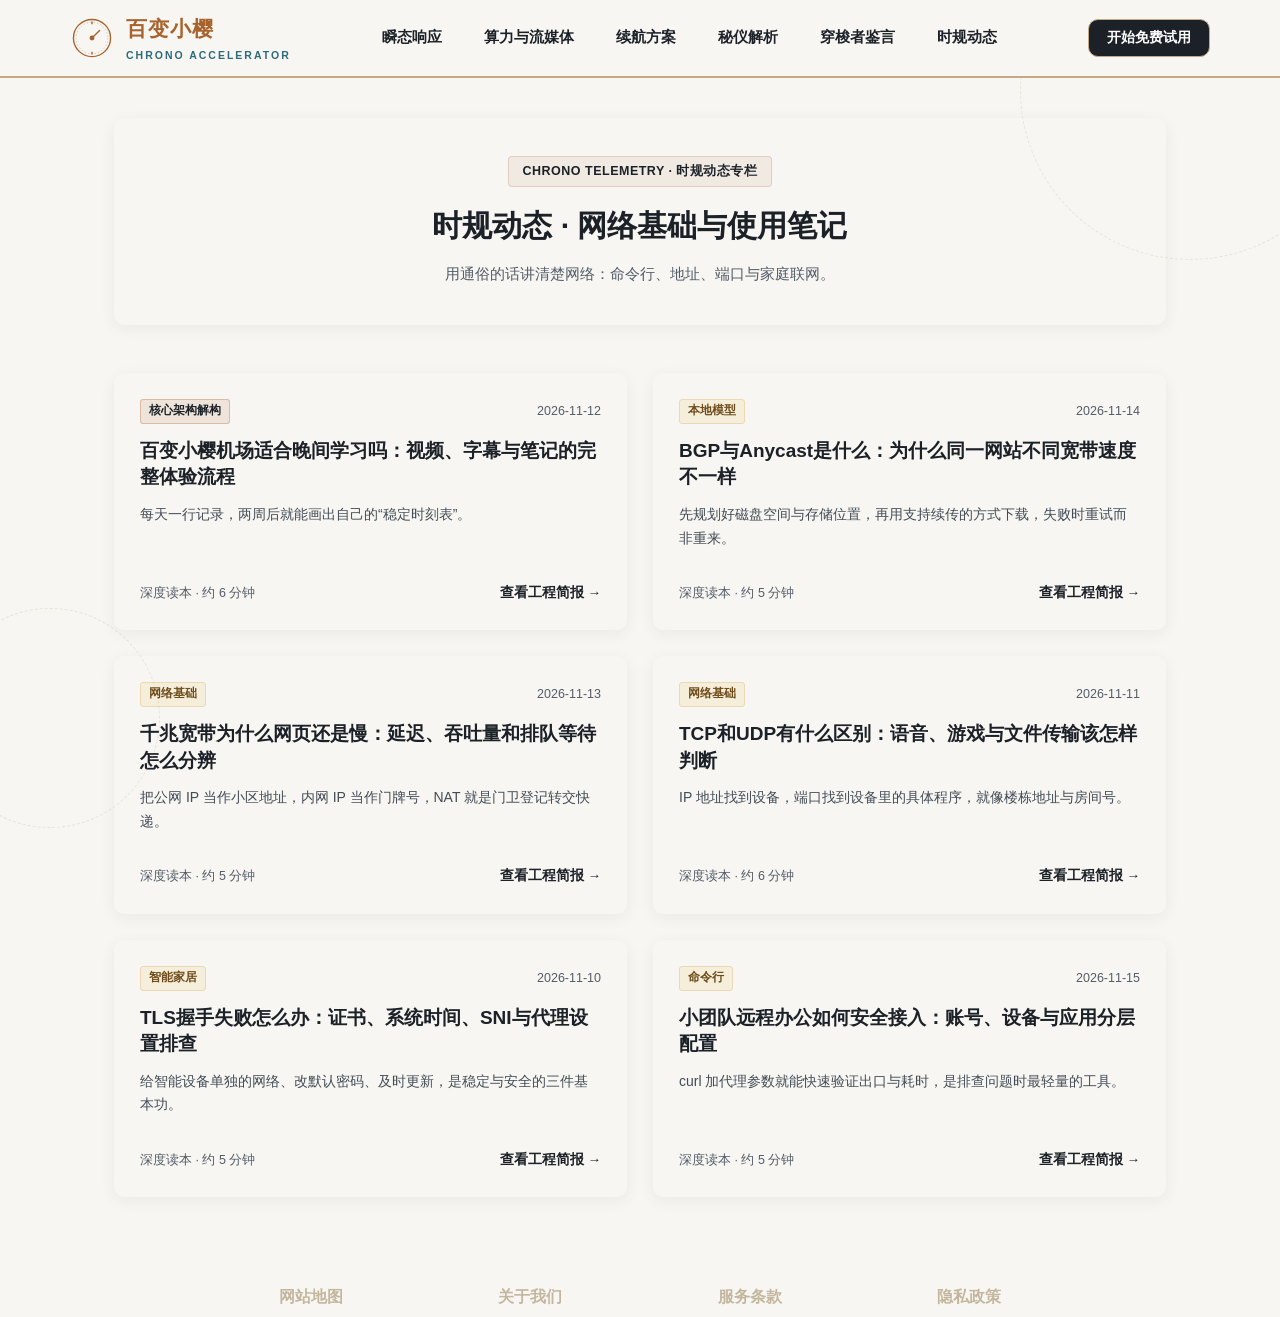
==== commit 23e2483d: "Restore detailed guides and clarify airport homepage introductions" ====
--- a/dispatch.html
+++ b/dispatch.html
@@ -1,164 +1,154 @@
 <!DOCTYPE html>
+
 <html lang="zh-CN">
 <head>
-  <meta charset="UTF-8">
-  <meta name="viewport" content="width=device-width, initial-scale=1.0">
-  <title>时规动态：命令行、网络基础与智能家居指南 - 百变小樱</title>
-  <meta name="description" content="百变小樱时规动态：curl 测试代理、本地模型下载、IP 与 NAT、使用手账、端口概念与智能家居联网。">
-  <link rel="stylesheet" href="style.css">
+<meta charset="utf-8"/>
+<meta content="width=device-width, initial-scale=1.0" name="viewport"/>
+<title>时规动态：命令行、网络基础与智能家居指南 - 百变小樱</title>
+<meta content="百变小樱时规动态：curl 测试代理、本地模型下载、IP 与 NAT、使用手账、端口概念与智能家居联网。" name="description"/>
+<link href="style.css" rel="stylesheet"/>
 </head>
 <body>
-
-  <!-- Rotating Gear Dust Backdrop -->
-  <div class="chrono-dust-wrap" aria-hidden="true">
-    <div class="c-gear cg1"></div>
-    <div class="c-gear cg2"></div>
-  </div>
-
-  <!-- Header -->
-  <header class="chrono-nav">
-    <div class="nav-layout">
-      <a href="index.html" class="chrono-logo-anchor" title="百变小樱网络加速器">
-        <svg class="chrono-logo-icon" viewBox="0 0 64 64" fill="none">
-          <circle cx="32" cy="32" r="27" stroke="#a8622c" stroke-width="2"/>
-          <circle cx="32" cy="32" r="23" stroke="#c4a985" stroke-width="1" stroke-dasharray="2 3"/>
-          <line x1="32" y1="8" x2="32" y2="12" stroke="#a8622c" stroke-width="2"/>
-          <line x1="32" y1="52" x2="32" y2="56" stroke="#a8622c" stroke-width="2"/>
-          <line x1="32" y1="32" x2="43" y2="21" stroke="#a8622c" stroke-width="2" stroke-linecap="round"/>
-          <circle cx="32" cy="32" r="3.5" fill="#a8622c"/>
-        </svg>
-        <div class="brand-details">
-          <span class="logo-main-text">百变小樱</span>
-          <span class="logo-sub-text">CHRONO ACCELERATOR</span>
-        </div>
-      </a>
-      <nav class="chrono-nav-menu">
-        <a href="index.html#advantages" class="chrono-nav-item">瞬态响应</a>
-        <a href="index.html#streaming" class="chrono-nav-item">算力与流媒体</a>
-        <a href="index.html#pricing" class="chrono-nav-item">续航方案</a>
-        <a href="index.html#faq" class="chrono-nav-item">秘仪解析</a>
-        <a href="index.html#testimonials" class="chrono-nav-item">穿梭者鉴言</a>
-        <a href="dispatch.html" class="chrono-nav-item">时规动态</a>
-      </nav>
-      <a href="https://ww012.twilightaff.com/#/?code=A56DH1Af" target="_blank" rel="nofollow" class="nav-btn-terminal">开始免费试用</a>
-    </div>
-  </header>
-
-  <main class="dispatch-container">
-    <section class="dispatch-header-deck">
-      <div class="dispatch-radar-tag">CHRONO TELEMETRY · 时规动态专栏</div>
-      <h1>时规动态 · 网络基础与使用笔记</h1>
-      <p>用通俗的话讲清楚网络：命令行、地址、端口与家庭联网。</p>
-    </section>
-
-    <div class="dispatch-log-grid">
-      <!-- Article 1: Brand -->
-      <article class="dispatch-card">
-        <div class="dispatch-badge-row">
-          <span class="dispatch-tech-badge core-badge">核心架构解构</span>
-          <span class="dispatch-timestamp">2026-11-12</span>
-        </div>
-        <h2 class="dispatch-title">
-          <a href="sakura-connectivity-benchmark.html">小樱使用手账：用日记式记录找到最稳的时段</a>
-        </h2>
-        <p class="dispatch-abstract">每天一行记录，两周后就能画出自己的“稳定时刻表”。</p>
-        <div class="dispatch-card-foot">
-          <span class="dispatch-length">深度读本 · 约 6 分钟</span>
-          <a href="sakura-connectivity-benchmark.html" class="dispatch-access-link">查看工程简报 →</a>
-        </div>
-      </article>
-
-      <!-- Article 2 -->
-      <article class="dispatch-card">
-        <div class="dispatch-badge-row">
-          <span class="dispatch-tech-badge">本地模型</span>
-          <span class="dispatch-timestamp">2026-11-14</span>
-        </div>
-        <h2 class="dispatch-title">
-          <a href="global-bgp-anycast-routing.html">Ollama 与本地模型下载：断点续传与存储规划</a>
-        </h2>
-        <p class="dispatch-abstract">先规划好磁盘空间与存储位置，再用支持续传的方式下载，失败时重试而非重来。</p>
-        <div class="dispatch-card-foot">
-          <span class="dispatch-length">深度读本 · 约 5 分钟</span>
-          <a href="global-bgp-anycast-routing.html" class="dispatch-access-link">查看工程简报 →</a>
-        </div>
-      </article>
-
-      <!-- Article 3 -->
-      <article class="dispatch-card">
-        <div class="dispatch-badge-row">
-          <span class="dispatch-tech-badge">网络基础</span>
-          <span class="dispatch-timestamp">2026-11-13</span>
-        </div>
-        <h2 class="dispatch-title">
-          <a href="latency-vs-bandwidth-explained.html">IP 地址与 NAT 是什么：用生活比喻讲清楚</a>
-        </h2>
-        <p class="dispatch-abstract">把公网 IP 当作小区地址，内网 IP 当作门牌号，NAT 就是门卫登记转交快递。</p>
-        <div class="dispatch-card-foot">
-          <span class="dispatch-length">深度读本 · 约 5 分钟</span>
-          <a href="latency-vs-bandwidth-explained.html" class="dispatch-access-link">查看工程简报 →</a>
-        </div>
-      </article>
-
-      <!-- Article 4 -->
-      <article class="dispatch-card">
-        <div class="dispatch-badge-row">
-          <span class="dispatch-tech-badge">网络基础</span>
-          <span class="dispatch-timestamp">2026-11-11</span>
-        </div>
-        <h2 class="dispatch-title">
-          <a href="tcp-udp-acceleration-comparison.html">端口是什么：为什么有些程序需要放行端口</a>
-        </h2>
-        <p class="dispatch-abstract">IP 地址找到设备，端口找到设备里的具体程序，就像楼栋地址与房间号。</p>
-        <div class="dispatch-card-foot">
-          <span class="dispatch-length">深度读本 · 约 6 分钟</span>
-          <a href="tcp-udp-acceleration-comparison.html" class="dispatch-access-link">查看工程简报 →</a>
-        </div>
-      </article>
-
-      <!-- Article 5 -->
-      <article class="dispatch-card">
-        <div class="dispatch-badge-row">
-          <span class="dispatch-tech-badge">智能家居</span>
-          <span class="dispatch-timestamp">2026-11-10</span>
-        </div>
-        <h2 class="dispatch-title">
-          <a href="tls-sni-fragmentation-guide.html">摄像头与智能家居联网：稳定、安全与隐私的平衡</a>
-        </h2>
-        <p class="dispatch-abstract">给智能设备单独的网络、改默认密码、及时更新，是稳定与安全的三件基本功。</p>
-        <div class="dispatch-card-foot">
-          <span class="dispatch-length">深度读本 · 约 5 分钟</span>
-          <a href="tls-sni-fragmentation-guide.html" class="dispatch-access-link">查看工程简报 →</a>
-        </div>
-      </article>
-
-      <!-- Article 6 -->
-      <article class="dispatch-card">
-        <div class="dispatch-badge-row">
-          <span class="dispatch-tech-badge">命令行</span>
-          <span class="dispatch-timestamp">2026-11-15</span>
-        </div>
-        <h2 class="dispatch-title">
-          <a href="enterprise-remote-security-stack.html">用命令行测试代理是否生效：curl 与 ping 的基本用法</a>
-        </h2>
-        <p class="dispatch-abstract">curl 加代理参数就能快速验证出口与耗时，是排查问题时最轻量的工具。</p>
-        <div class="dispatch-card-foot">
-          <span class="dispatch-length">深度读本 · 约 5 分钟</span>
-          <a href="enterprise-remote-security-stack.html" class="dispatch-access-link">查看工程简报 →</a>
-        </div>
-      </article>
-    </div>
-  </main>
-
-  <!-- Footer -->
-  <footer class="dock-footer">
-    <div class="dock-content">
-      <a href="sitemap.html" class="dock-title-link">网站地图</a>
-      <a href="about.html" class="dock-title-link">关于我们</a>
-      <a href="terms.html" class="dock-title-link">服务条款</a>
-      <a href="privacy.html" class="dock-title-link">隐私政策</a>
-    </div>
-  </footer>
-
+<!-- Rotating Gear Dust Backdrop -->
+<div aria-hidden="true" class="chrono-dust-wrap">
+<div class="c-gear cg1"></div>
+<div class="c-gear cg2"></div>
+</div>
+<!-- Header -->
+<header class="chrono-nav">
+<div class="nav-layout">
+<a class="chrono-logo-anchor" href="index.html" title="百变小樱网络加速器">
+<svg class="chrono-logo-icon" fill="none" viewbox="0 0 64 64">
+<circle cx="32" cy="32" r="27" stroke="#a8622c" stroke-width="2"></circle>
+<circle cx="32" cy="32" r="23" stroke="#c4a985" stroke-dasharray="2 3" stroke-width="1"></circle>
+<line stroke="#a8622c" stroke-width="2" x1="32" x2="32" y1="8" y2="12"></line>
+<line stroke="#a8622c" stroke-width="2" x1="32" x2="32" y1="52" y2="56"></line>
+<line stroke="#a8622c" stroke-linecap="round" stroke-width="2" x1="32" x2="43" y1="32" y2="21"></line>
+<circle cx="32" cy="32" fill="#a8622c" r="3.5"></circle>
+</svg>
+<div class="brand-details">
+<span class="logo-main-text">百变小樱</span>
+<span class="logo-sub-text">CHRONO ACCELERATOR</span>
+</div>
+</a>
+<nav class="chrono-nav-menu">
+<a class="chrono-nav-item" href="index.html#advantages">瞬态响应</a>
+<a class="chrono-nav-item" href="index.html#streaming">算力与流媒体</a>
+<a class="chrono-nav-item" href="index.html#pricing">续航方案</a>
+<a class="chrono-nav-item" href="index.html#faq">秘仪解析</a>
+<a class="chrono-nav-item" href="index.html#testimonials">穿梭者鉴言</a>
+<a class="chrono-nav-item" href="dispatch.html">时规动态</a>
+</nav>
+<a class="nav-btn-terminal" href="https://ww012.twilightaff.com/#/?code=A56DH1Af" rel="nofollow" target="_blank">开始免费试用</a>
+</div>
+</header>
+<main class="dispatch-container">
+<section class="dispatch-header-deck">
+<div class="dispatch-radar-tag">CHRONO TELEMETRY · 时规动态专栏</div>
+<h1>时规动态 · 网络基础与使用笔记</h1>
+<p>用通俗的话讲清楚网络：命令行、地址、端口与家庭联网。</p>
+</section>
+<div class="dispatch-log-grid">
+<!-- Article 1: Brand -->
+<article class="dispatch-card">
+<div class="dispatch-badge-row">
+<span class="dispatch-tech-badge core-badge">核心架构解构</span>
+<span class="dispatch-timestamp">2026-11-12</span>
+</div>
+<h2 class="dispatch-title">
+<a href="sakura-connectivity-benchmark.html">百变小樱机场适合晚间学习吗：视频、字幕与笔记的完整体验流程</a>
+</h2>
+<p class="dispatch-abstract">每天一行记录，两周后就能画出自己的“稳定时刻表”。</p>
+<div class="dispatch-card-foot">
+<span class="dispatch-length">深度读本 · 约 6 分钟</span>
+<a class="dispatch-access-link" href="sakura-connectivity-benchmark.html">查看工程简报 →</a>
+</div>
+</article>
+<!-- Article 2 -->
+<article class="dispatch-card">
+<div class="dispatch-badge-row">
+<span class="dispatch-tech-badge">本地模型</span>
+<span class="dispatch-timestamp">2026-11-14</span>
+</div>
+<h2 class="dispatch-title">
+<a href="global-bgp-anycast-routing.html">BGP与Anycast是什么：为什么同一网站不同宽带速度不一样</a>
+</h2>
+<p class="dispatch-abstract">先规划好磁盘空间与存储位置，再用支持续传的方式下载，失败时重试而非重来。</p>
+<div class="dispatch-card-foot">
+<span class="dispatch-length">深度读本 · 约 5 分钟</span>
+<a class="dispatch-access-link" href="global-bgp-anycast-routing.html">查看工程简报 →</a>
+</div>
+</article>
+<!-- Article 3 -->
+<article class="dispatch-card">
+<div class="dispatch-badge-row">
+<span class="dispatch-tech-badge">网络基础</span>
+<span class="dispatch-timestamp">2026-11-13</span>
+</div>
+<h2 class="dispatch-title">
+<a href="latency-vs-bandwidth-explained.html">千兆宽带为什么网页还是慢：延迟、吞吐量和排队等待怎么分辨</a>
+</h2>
+<p class="dispatch-abstract">把公网 IP 当作小区地址，内网 IP 当作门牌号，NAT 就是门卫登记转交快递。</p>
+<div class="dispatch-card-foot">
+<span class="dispatch-length">深度读本 · 约 5 分钟</span>
+<a class="dispatch-access-link" href="latency-vs-bandwidth-explained.html">查看工程简报 →</a>
+</div>
+</article>
+<!-- Article 4 -->
+<article class="dispatch-card">
+<div class="dispatch-badge-row">
+<span class="dispatch-tech-badge">网络基础</span>
+<span class="dispatch-timestamp">2026-11-11</span>
+</div>
+<h2 class="dispatch-title">
+<a href="tcp-udp-acceleration-comparison.html">TCP和UDP有什么区别：语音、游戏与文件传输该怎样判断</a>
+</h2>
+<p class="dispatch-abstract">IP 地址找到设备，端口找到设备里的具体程序，就像楼栋地址与房间号。</p>
+<div class="dispatch-card-foot">
+<span class="dispatch-length">深度读本 · 约 6 分钟</span>
+<a class="dispatch-access-link" href="tcp-udp-acceleration-comparison.html">查看工程简报 →</a>
+</div>
+</article>
+<!-- Article 5 -->
+<article class="dispatch-card">
+<div class="dispatch-badge-row">
+<span class="dispatch-tech-badge">智能家居</span>
+<span class="dispatch-timestamp">2026-11-10</span>
+</div>
+<h2 class="dispatch-title">
+<a href="tls-sni-fragmentation-guide.html">TLS握手失败怎么办：证书、系统时间、SNI与代理设置排查</a>
+</h2>
+<p class="dispatch-abstract">给智能设备单独的网络、改默认密码、及时更新，是稳定与安全的三件基本功。</p>
+<div class="dispatch-card-foot">
+<span class="dispatch-length">深度读本 · 约 5 分钟</span>
+<a class="dispatch-access-link" href="tls-sni-fragmentation-guide.html">查看工程简报 →</a>
+</div>
+</article>
+<!-- Article 6 -->
+<article class="dispatch-card">
+<div class="dispatch-badge-row">
+<span class="dispatch-tech-badge">命令行</span>
+<span class="dispatch-timestamp">2026-11-15</span>
+</div>
+<h2 class="dispatch-title">
+<a href="enterprise-remote-security-stack.html">小团队远程办公如何安全接入：账号、设备与应用分层配置</a>
+</h2>
+<p class="dispatch-abstract">curl 加代理参数就能快速验证出口与耗时，是排查问题时最轻量的工具。</p>
+<div class="dispatch-card-foot">
+<span class="dispatch-length">深度读本 · 约 5 分钟</span>
+<a class="dispatch-access-link" href="enterprise-remote-security-stack.html">查看工程简报 →</a>
+</div>
+</article>
+</div>
+</main>
+<!-- Footer -->
+<footer class="dock-footer">
+<div class="dock-content">
+<a class="dock-title-link" href="sitemap.html">网站地图</a>
+<a class="dock-title-link" href="about.html">关于我们</a>
+<a class="dock-title-link" href="terms.html">服务条款</a>
+<a class="dock-title-link" href="privacy.html">隐私政策</a>
+</div>
+</footer>
 </body>
 </html>
